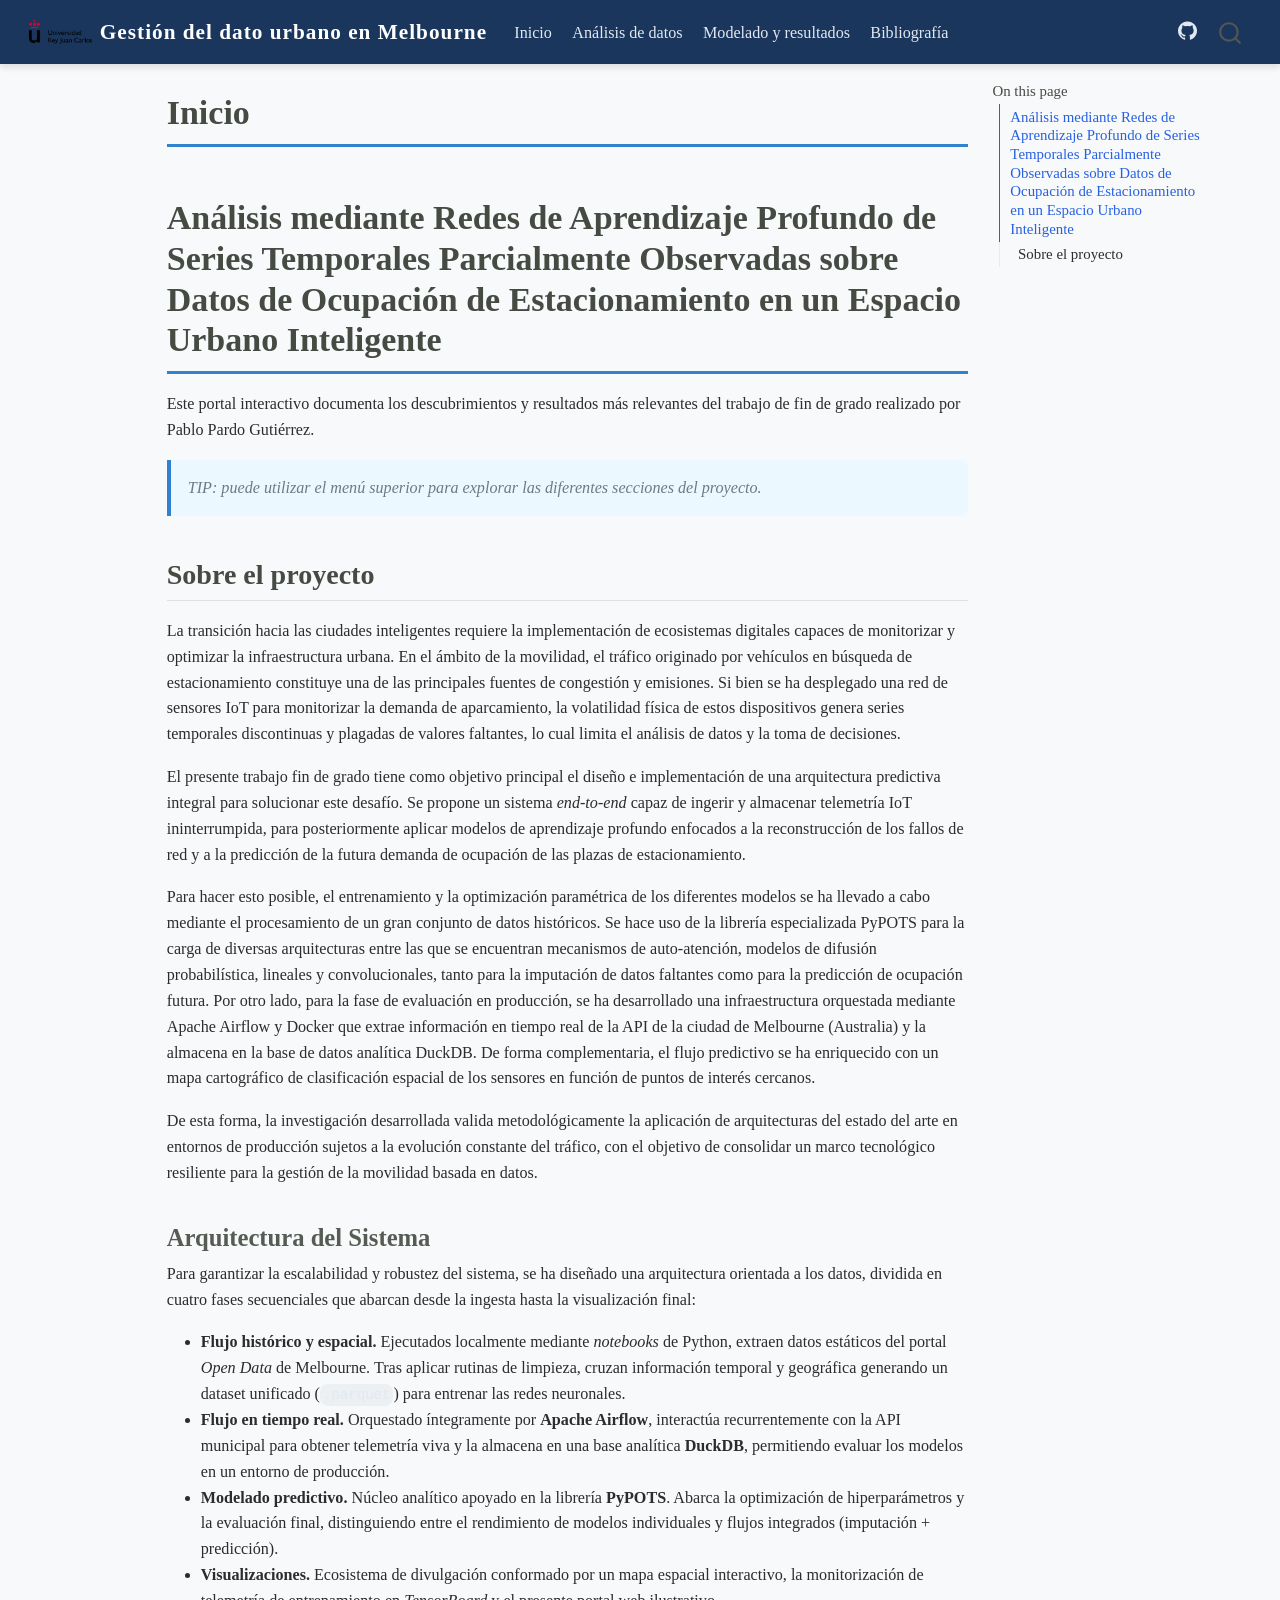
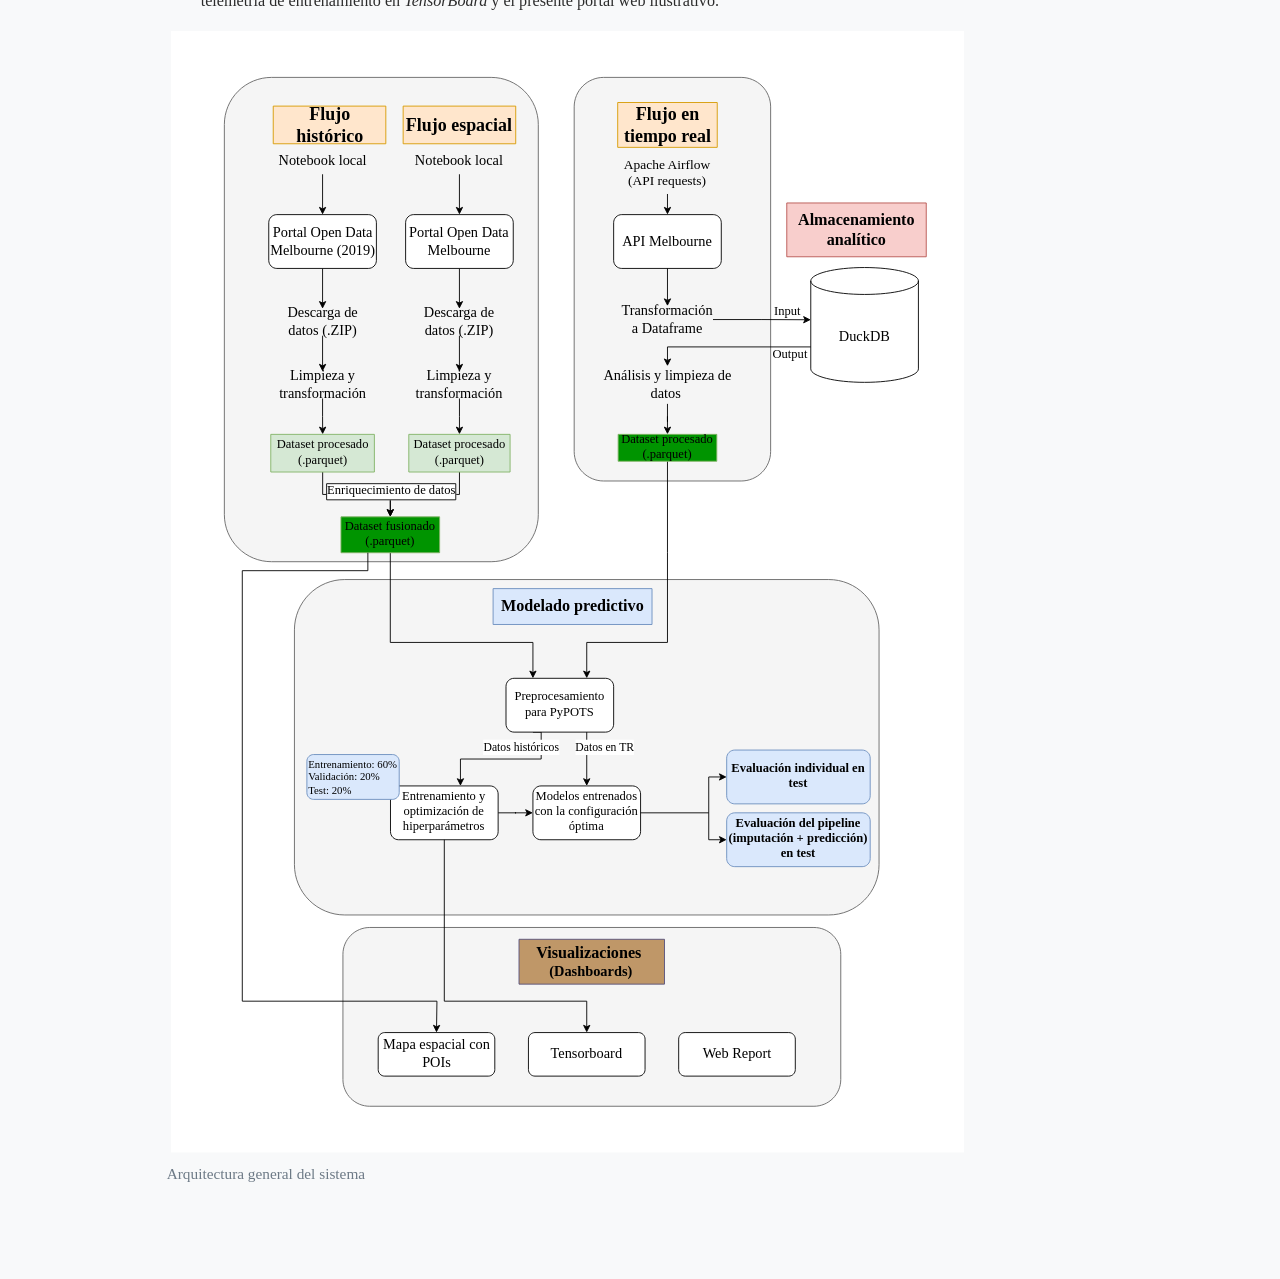
==== docs/index.html @ e235bc64 "[MOD] change output directory for quarto renderization" ====
<!DOCTYPE html>
<html xmlns="http://www.w3.org/1999/xhtml" lang="en" xml:lang="en"><head>

<meta charset="utf-8">
<meta name="generator" content="quarto-1.9.37">

<meta name="viewport" content="width=device-width, initial-scale=1.0, user-scalable=yes">


<title>Inicio – Gestión del dato urbano en Melbourne</title>
<style>
/* Default styles provided by pandoc.
** See https://pandoc.org/MANUAL.html#variables-for-html for config info.
*/
code{white-space: pre-wrap;}
span.smallcaps{font-variant: small-caps;}
div.columns{display: flex; gap: min(4vw, 1.5em);}
div.column{flex: auto; overflow-x: auto;}
div.hanging-indent{margin-left: 1.5em; text-indent: -1.5em;}
ul.task-list{list-style: none;}
ul.task-list li input[type="checkbox"] {
  width: 0.8em;
  margin: 0 0.8em 0.2em -1em; /* quarto-specific, see https://github.com/quarto-dev/quarto-cli/issues/4556 */ 
  vertical-align: middle;
}
</style>


<script src="site_libs/quarto-nav/quarto-nav.js"></script>
<script src="site_libs/quarto-nav/headroom.min.js"></script>
<script src="site_libs/clipboard/clipboard.min.js"></script>
<script src="site_libs/quarto-search/autocomplete.umd.js"></script>
<script src="site_libs/quarto-search/fuse.min.js"></script>
<script src="site_libs/quarto-search/quarto-search.js"></script>
<meta name="quarto:offset" content="./">
<script src="site_libs/quarto-html/quarto.js" type="module"></script>
<script src="site_libs/quarto-html/tabsets/tabsets.js" type="module"></script>
<script src="site_libs/quarto-html/popper.min.js"></script>
<script src="site_libs/quarto-html/tippy.umd.min.js"></script>
<script src="site_libs/quarto-html/anchor.min.js"></script>
<link href="site_libs/quarto-html/tippy.css" rel="stylesheet">
<link href="site_libs/quarto-html/quarto-syntax-highlighting-7f8f88aac4f3542376d5c11b86a4c14d.css" rel="stylesheet" id="quarto-text-highlighting-styles">
<script src="site_libs/bootstrap/bootstrap.min.js"></script>
<link href="site_libs/bootstrap/bootstrap-icons.css" rel="stylesheet">
<link href="site_libs/bootstrap/bootstrap-82e504f957f1783aa8689ba9f9cbe794.min.css" rel="stylesheet" append-hash="true" id="quarto-bootstrap" data-mode="light">
<script id="quarto-search-options" type="application/json">{
  "location": "navbar",
  "copy-button": false,
  "collapse-after": 3,
  "panel-placement": "end",
  "type": "overlay",
  "limit": 50,
  "keyboard-shortcut": [
    "f",
    "/",
    "s"
  ],
  "show-item-context": false,
  "language": {
    "search-no-results-text": "No results",
    "search-matching-documents-text": "matching documents",
    "search-copy-link-title": "Copy link to search",
    "search-hide-matches-text": "Hide additional matches",
    "search-more-match-text": "more match in this document",
    "search-more-matches-text": "more matches in this document",
    "search-clear-button-title": "Clear",
    "search-text-placeholder": "",
    "search-detached-cancel-button-title": "Cancel",
    "search-submit-button-title": "Submit",
    "search-label": "Search"
  }
}</script>


<link rel="stylesheet" href="styles.css">
</head>

<body class="nav-fixed quarto-light">

<div id="quarto-search-results"></div>
  <header id="quarto-header" class="headroom fixed-top">
    <nav class="navbar navbar-expand-lg " data-bs-theme="dark">
      <div class="navbar-container container-fluid">
      <div class="navbar-brand-container mx-auto">
    <a href="./index.html" class="navbar-brand navbar-brand-logo">
    <img src="./img/logoURJC.png" alt="" class="navbar-logo light-content">
    <img src="./img/logoURJC.png" alt="" class="navbar-logo dark-content">
    </a>
    <a class="navbar-brand" href="./index.html">
    <span class="navbar-title">Gestión del dato urbano en Melbourne</span>
    </a>
  </div>
            <div id="quarto-search" class="" title="Search"></div>
          <button class="navbar-toggler" type="button" data-bs-toggle="collapse" data-bs-target="#navbarCollapse" aria-controls="navbarCollapse" role="menu" aria-expanded="false" aria-label="Toggle navigation" onclick="if (window.quartoToggleHeadroom) { window.quartoToggleHeadroom(); }">
  <span class="navbar-toggler-icon"></span>
</button>
          <div class="collapse navbar-collapse" id="navbarCollapse">
            <ul class="navbar-nav navbar-nav-scroll me-auto">
  <li class="nav-item">
    <a class="nav-link active" href="./index.html" aria-current="page"> 
<span class="menu-text">Inicio</span></a>
  </li>  
  <li class="nav-item">
    <a class="nav-link" href="./visualizations.html"> 
<span class="menu-text">Análisis de datos</span></a>
  </li>  
  <li class="nav-item">
    <a class="nav-link" href="./predictions.html"> 
<span class="menu-text">Modelado y resultados</span></a>
  </li>  
  <li class="nav-item">
    <a class="nav-link" href="./references.html"> 
<span class="menu-text">Bibliografía</span></a>
  </li>  
</ul>
            <ul class="navbar-nav navbar-nav-scroll ms-auto">
  <li class="nav-item compact">
    <a class="nav-link" href="https://github.com/PPardodatasc/PPG-TFG-URJC"> <i class="bi bi-github" role="img" aria-label="Repositorio GitHub">
</i> 
<span class="menu-text"></span></a>
  </li>  
</ul>
          </div> <!-- /navcollapse -->
            <div class="quarto-navbar-tools">
</div>
      </div> <!-- /container-fluid -->
    </nav>
</header>
<!-- content -->
<div id="quarto-content" class="quarto-container page-columns page-rows-contents page-layout-article page-navbar">
<!-- sidebar -->
<!-- margin-sidebar -->
    <div id="quarto-margin-sidebar" class="sidebar margin-sidebar">
        <nav id="TOC" role="doc-toc" class="toc-active">
    <h2 id="toc-title">On this page</h2>
   
  <ul>
  <li><a href="#análisis-mediante-redes-de-aprendizaje-profundo-de-series-temporales-parcialmente-observadas-sobre-datos-de-ocupación-de-estacionamiento-en-un-espacio-urbano-inteligente" id="toc-análisis-mediante-redes-de-aprendizaje-profundo-de-series-temporales-parcialmente-observadas-sobre-datos-de-ocupación-de-estacionamiento-en-un-espacio-urbano-inteligente" class="nav-link active" data-scroll-target="#análisis-mediante-redes-de-aprendizaje-profundo-de-series-temporales-parcialmente-observadas-sobre-datos-de-ocupación-de-estacionamiento-en-un-espacio-urbano-inteligente">Análisis mediante Redes de Aprendizaje Profundo de Series Temporales Parcialmente Observadas sobre Datos de Ocupación de Estacionamiento en un Espacio Urbano Inteligente</a>
  <ul class="collapse">
  <li><a href="#sobre-el-proyecto" id="toc-sobre-el-proyecto" class="nav-link" data-scroll-target="#sobre-el-proyecto">Sobre el proyecto</a>
  <ul class="collapse">
  <li><a href="#arquitectura-del-sistema" id="toc-arquitectura-del-sistema" class="nav-link" data-scroll-target="#arquitectura-del-sistema">Arquitectura del Sistema</a></li>
  </ul></li>
  </ul></li>
  </ul>
</nav>
    </div>
<!-- main -->
<main class="content" id="quarto-document-content">

<header id="title-block-header" class="quarto-title-block default">
<div class="quarto-title">
<h1 class="title">Inicio</h1>
</div>



<div class="quarto-title-meta">

    
  
    
  </div>
  


</header>


<section id="análisis-mediante-redes-de-aprendizaje-profundo-de-series-temporales-parcialmente-observadas-sobre-datos-de-ocupación-de-estacionamiento-en-un-espacio-urbano-inteligente" class="level1">
<h1>Análisis mediante Redes de Aprendizaje Profundo de Series Temporales Parcialmente Observadas sobre Datos de Ocupación de Estacionamiento en un Espacio Urbano Inteligente</h1>
<p>Este portal interactivo documenta los descubrimientos y resultados más relevantes del trabajo de fin de grado realizado por Pablo Pardo Gutiérrez.</p>
<blockquote class="blockquote">
<p>TIP: puede utilizar el menú superior para explorar las diferentes secciones del proyecto.</p>
</blockquote>
<section id="sobre-el-proyecto" class="level2">
<h2 class="anchored" data-anchor-id="sobre-el-proyecto">Sobre el proyecto</h2>
<p>La transición hacia las ciudades inteligentes requiere la implementación de ecosistemas digitales capaces de monitorizar y optimizar la infraestructura urbana. En el ámbito de la movilidad, el tráfico originado por vehículos en búsqueda de estacionamiento constituye una de las principales fuentes de congestión y emisiones. Si bien se ha desplegado una red de sensores IoT para monitorizar la demanda de aparcamiento, la volatilidad física de estos dispositivos genera series temporales discontinuas y plagadas de valores faltantes, lo cual limita el análisis de datos y la toma de decisiones.</p>
<p>El presente trabajo fin de grado tiene como objetivo principal el diseño e implementación de una arquitectura predictiva integral para solucionar este desafío. Se propone un sistema <em>end-to-end</em> capaz de ingerir y almacenar telemetría IoT ininterrumpida, para posteriormente aplicar modelos de aprendizaje profundo enfocados a la reconstrucción de los fallos de red y a la predicción de la futura demanda de ocupación de las plazas de estacionamiento.</p>
<p>Para hacer esto posible, el entrenamiento y la optimización paramétrica de los diferentes modelos se ha llevado a cabo mediante el procesamiento de un gran conjunto de datos históricos. Se hace uso de la librería especializada PyPOTS para la carga de diversas arquitecturas entre las que se encuentran mecanismos de auto-atención, modelos de difusión probabilística, lineales y convolucionales, tanto para la imputación de datos faltantes como para la predicción de ocupación futura. Por otro lado, para la fase de evaluación en producción, se ha desarrollado una infraestructura orquestada mediante Apache Airflow y Docker que extrae información en tiempo real de la API de la ciudad de Melbourne (Australia) y la almacena en la base de datos analítica DuckDB. De forma complementaria, el flujo predictivo se ha enriquecido con un mapa cartográfico de clasificación espacial de los sensores en función de puntos de interés cercanos.</p>
<p>De esta forma, la investigación desarrollada valida metodológicamente la aplicación de arquitecturas del estado del arte en entornos de producción sujetos a la evolución constante del tráfico, con el objetivo de consolidar un marco tecnológico resiliente para la gestión de la movilidad basada en datos.</p>
<section id="arquitectura-del-sistema" class="level3">
<h3 class="anchored" data-anchor-id="arquitectura-del-sistema">Arquitectura del Sistema</h3>
<p>Para garantizar la escalabilidad y robustez del sistema, se ha diseñado una arquitectura orientada a los datos, dividida en cuatro fases secuenciales que abarcan desde la ingesta hasta la visualización final:</p>
<ul>
<li><strong>Flujo histórico y espacial.</strong> Ejecutados localmente mediante <em>notebooks</em> de Python, extraen datos estáticos del portal <em>Open Data</em> de Melbourne. Tras aplicar rutinas de limpieza, cruzan información temporal y geográfica generando un dataset unificado (<code>.parquet</code>) para entrenar las redes neuronales.</li>
<li><strong>Flujo en tiempo real.</strong> Orquestado íntegramente por <strong>Apache Airflow</strong>, interactúa recurrentemente con la API municipal para obtener telemetría viva y la almacena en una base analítica <strong>DuckDB</strong>, permitiendo evaluar los modelos en un entorno de producción.</li>
<li><strong>Modelado predictivo.</strong> Núcleo analítico apoyado en la librería <strong>PyPOTS</strong>. Abarca la optimización de hiperparámetros y la evaluación final, distinguiendo entre el rendimiento de modelos individuales y flujos integrados (imputación + predicción).</li>
<li><strong>Visualizaciones.</strong> Ecosistema de divulgación conformado por un mapa espacial interactivo, la monitorización de telemetría de entrenamiento en <em>TensorBoard</em> y el presente portal web ilustrativo.</li>
</ul>
<div class="quarto-figure quarto-figure-center">
<figure class="figure">
<p><img src="img/[implem]arquitectura.svg" class="img-fluid figure-img"></p>
<figcaption>Arquitectura general del sistema</figcaption>
</figure>
</div>


</section>
</section>
</section>

</main> <!-- /main -->
<script id="quarto-html-after-body" type="application/javascript">
  window.document.addEventListener("DOMContentLoaded", function (event) {
    const icon = "";
    const anchorJS = new window.AnchorJS();
    anchorJS.options = {
      placement: 'right',
      icon: icon
    };
    anchorJS.add('.anchored');
    const isCodeAnnotation = (el) => {
      for (const clz of el.classList) {
        if (clz.startsWith('code-annotation-')) {                     
          return true;
        }
      }
      return false;
    }
    const onCopySuccess = function(e) {
      // button target
      const button = e.trigger;
      // don't keep focus
      button.blur();
      // flash "checked"
      button.classList.add('code-copy-button-checked');
      var currentTitle = button.getAttribute("title");
      button.setAttribute("title", "Copied!");
      let tooltip;
      if (window.bootstrap) {
        button.setAttribute("data-bs-toggle", "tooltip");
        button.setAttribute("data-bs-placement", "left");
        button.setAttribute("data-bs-title", "Copied!");
        tooltip = new bootstrap.Tooltip(button, 
          { trigger: "manual", 
            customClass: "code-copy-button-tooltip",
            offset: [0, -8]});
        tooltip.show();    
      }
      setTimeout(function() {
        if (tooltip) {
          tooltip.hide();
          button.removeAttribute("data-bs-title");
          button.removeAttribute("data-bs-toggle");
          button.removeAttribute("data-bs-placement");
        }
        button.setAttribute("title", currentTitle);
        button.classList.remove('code-copy-button-checked');
      }, 1000);
      // clear code selection
      e.clearSelection();
    }
    const getTextToCopy = function(trigger) {
      const outerScaffold = trigger.parentElement.cloneNode(true);
      const codeEl = outerScaffold.querySelector('code');
      for (const childEl of codeEl.children) {
        if (isCodeAnnotation(childEl)) {
          childEl.remove();
        }
      }
      return codeEl.innerText;
    }
    const clipboard = new window.ClipboardJS('.code-copy-button:not([data-in-quarto-modal])', {
      text: getTextToCopy
    });
    clipboard.on('success', onCopySuccess);
    if (window.document.getElementById('quarto-embedded-source-code-modal')) {
      const clipboardModal = new window.ClipboardJS('.code-copy-button[data-in-quarto-modal]', {
        text: getTextToCopy,
        container: window.document.getElementById('quarto-embedded-source-code-modal')
      });
      clipboardModal.on('success', onCopySuccess);
    }
      var localhostRegex = new RegExp(/^(?:http|https):\/\/localhost\:?[0-9]*\//);
      var mailtoRegex = new RegExp(/^mailto:/);
        var filterRegex = new RegExp('/' + window.location.host + '/');
      var isInternal = (href) => {
          return filterRegex.test(href) || localhostRegex.test(href) || mailtoRegex.test(href);
      }
      // Inspect non-navigation links and adorn them if external
     var links = window.document.querySelectorAll('a[href]:not(.nav-link):not(.navbar-brand):not(.toc-action):not(.sidebar-link):not(.sidebar-item-toggle):not(.pagination-link):not(.no-external):not([aria-hidden]):not(.dropdown-item):not(.quarto-navigation-tool):not(.about-link)');
      for (var i=0; i<links.length; i++) {
        const link = links[i];
        if (!isInternal(link.href)) {
          // undo the damage that might have been done by quarto-nav.js in the case of
          // links that we want to consider external
          if (link.dataset.originalHref !== undefined) {
            link.href = link.dataset.originalHref;
          }
        }
      }
    function tippyHover(el, contentFn, onTriggerFn, onUntriggerFn) {
      const config = {
        allowHTML: true,
        maxWidth: 500,
        delay: 100,
        arrow: false,
        appendTo: function(el) {
            return el.parentElement;
        },
        interactive: true,
        interactiveBorder: 10,
        theme: 'quarto',
        placement: 'bottom-start',
      };
      if (contentFn) {
        config.content = contentFn;
      }
      if (onTriggerFn) {
        config.onTrigger = onTriggerFn;
      }
      if (onUntriggerFn) {
        config.onUntrigger = onUntriggerFn;
      }
      window.tippy(el, config); 
    }
    const noterefs = window.document.querySelectorAll('a[role="doc-noteref"]');
    for (var i=0; i<noterefs.length; i++) {
      const ref = noterefs[i];
      tippyHover(ref, function() {
        // use id or data attribute instead here
        let href = ref.getAttribute('data-footnote-href') || ref.getAttribute('href');
        try { href = new URL(href).hash; } catch {}
        const id = href.replace(/^#\/?/, "");
        const note = window.document.getElementById(id);
        if (note) {
          return note.innerHTML;
        } else {
          return "";
        }
      });
    }
    const xrefs = window.document.querySelectorAll('a.quarto-xref');
    const processXRef = (id, note) => {
      // Strip column container classes
      const stripColumnClz = (el) => {
        el.classList.remove("page-full", "page-columns");
        if (el.children) {
          for (const child of el.children) {
            stripColumnClz(child);
          }
        }
      }
      stripColumnClz(note)
      if (id === null || id.startsWith('sec-')) {
        // Special case sections, only their first couple elements
        const container = document.createElement("div");
        if (note.children && note.children.length > 2) {
          container.appendChild(note.children[0].cloneNode(true));
          for (let i = 1; i < note.children.length; i++) {
            const child = note.children[i];
            if (child.tagName === "P" && child.innerText === "") {
              continue;
            } else {
              container.appendChild(child.cloneNode(true));
              break;
            }
          }
          if (window.Quarto?.typesetMath) {
            window.Quarto.typesetMath(container);
          }
          return container.innerHTML
        } else {
          if (window.Quarto?.typesetMath) {
            window.Quarto.typesetMath(note);
          }
          return note.innerHTML;
        }
      } else {
        // Remove any anchor links if they are present
        const anchorLink = note.querySelector('a.anchorjs-link');
        if (anchorLink) {
          anchorLink.remove();
        }
        if (window.Quarto?.typesetMath) {
          window.Quarto.typesetMath(note);
        }
        if (note.classList.contains("callout")) {
          return note.outerHTML;
        } else {
          return note.innerHTML;
        }
      }
    }
    for (var i=0; i<xrefs.length; i++) {
      const xref = xrefs[i];
      tippyHover(xref, undefined, function(instance) {
        instance.disable();
        let url = xref.getAttribute('href');
        let hash = undefined; 
        if (url.startsWith('#')) {
          hash = url;
        } else {
          try { hash = new URL(url).hash; } catch {}
        }
        if (hash) {
          const id = hash.replace(/^#\/?/, "");
          const note = window.document.getElementById(id);
          if (note !== null) {
            try {
              const html = processXRef(id, note.cloneNode(true));
              instance.setContent(html);
            } finally {
              instance.enable();
              instance.show();
            }
          } else {
            // See if we can fetch this
            fetch(url.split('#')[0])
            .then(res => res.text())
            .then(html => {
              const parser = new DOMParser();
              const htmlDoc = parser.parseFromString(html, "text/html");
              const note = htmlDoc.getElementById(id);
              if (note !== null) {
                const html = processXRef(id, note);
                instance.setContent(html);
              } 
            }).finally(() => {
              instance.enable();
              instance.show();
            });
          }
        } else {
          // See if we can fetch a full url (with no hash to target)
          // This is a special case and we should probably do some content thinning / targeting
          fetch(url)
          .then(res => res.text())
          .then(html => {
            const parser = new DOMParser();
            const htmlDoc = parser.parseFromString(html, "text/html");
            const note = htmlDoc.querySelector('main.content');
            if (note !== null) {
              // This should only happen for chapter cross references
              // (since there is no id in the URL)
              // remove the first header
              if (note.children.length > 0 && note.children[0].tagName === "HEADER") {
                note.children[0].remove();
              }
              const html = processXRef(null, note);
              instance.setContent(html);
            } 
          }).finally(() => {
            instance.enable();
            instance.show();
          });
        }
      }, function(instance) {
      });
    }
        let selectedAnnoteEl;
        const selectorForAnnotation = ( cell, annotation) => {
          let cellAttr = 'data-code-cell="' + cell + '"';
          let lineAttr = 'data-code-annotation="' +  annotation + '"';
          const selector = 'span[' + cellAttr + '][' + lineAttr + ']';
          return selector;
        }
        const selectCodeLines = (annoteEl) => {
          const doc = window.document;
          const targetCell = annoteEl.getAttribute("data-target-cell");
          const targetAnnotation = annoteEl.getAttribute("data-target-annotation");
          const annoteSpan = window.document.querySelector(selectorForAnnotation(targetCell, targetAnnotation));
          const lines = annoteSpan.getAttribute("data-code-lines").split(",");
          const lineIds = lines.map((line) => {
            return targetCell + "-" + line;
          })
          let top = null;
          let height = null;
          let parent = null;
          if (lineIds.length > 0) {
              //compute the position of the single el (top and bottom and make a div)
              const el = window.document.getElementById(lineIds[0]);
              top = el.offsetTop;
              height = el.offsetHeight;
              parent = el.parentElement.parentElement;
            if (lineIds.length > 1) {
              const lastEl = window.document.getElementById(lineIds[lineIds.length - 1]);
              const bottom = lastEl.offsetTop + lastEl.offsetHeight;
              height = bottom - top;
            }
            if (top !== null && height !== null && parent !== null) {
              // cook up a div (if necessary) and position it 
              let div = window.document.getElementById("code-annotation-line-highlight");
              if (div === null) {
                div = window.document.createElement("div");
                div.setAttribute("id", "code-annotation-line-highlight");
                div.style.position = 'absolute';
                parent.appendChild(div);
              }
              div.style.top = top - 2 + "px";
              div.style.height = height + 4 + "px";
              div.style.left = 0;
              let gutterDiv = window.document.getElementById("code-annotation-line-highlight-gutter");
              if (gutterDiv === null) {
                gutterDiv = window.document.createElement("div");
                gutterDiv.setAttribute("id", "code-annotation-line-highlight-gutter");
                gutterDiv.style.position = 'absolute';
                const codeCell = window.document.getElementById(targetCell);
                const gutter = codeCell.querySelector('.code-annotation-gutter');
                gutter.appendChild(gutterDiv);
              }
              gutterDiv.style.top = top - 2 + "px";
              gutterDiv.style.height = height + 4 + "px";
            }
            selectedAnnoteEl = annoteEl;
          }
        };
        const unselectCodeLines = () => {
          const elementsIds = ["code-annotation-line-highlight", "code-annotation-line-highlight-gutter"];
          elementsIds.forEach((elId) => {
            const div = window.document.getElementById(elId);
            if (div) {
              div.remove();
            }
          });
          selectedAnnoteEl = undefined;
        };
          // Handle positioning of the toggle
      window.addEventListener(
        "resize",
        throttle(() => {
          elRect = undefined;
          if (selectedAnnoteEl) {
            selectCodeLines(selectedAnnoteEl);
          }
        }, 10)
      );
      function throttle(fn, ms) {
      let throttle = false;
      let timer;
        return (...args) => {
          if(!throttle) { // first call gets through
              fn.apply(this, args);
              throttle = true;
          } else { // all the others get throttled
              if(timer) clearTimeout(timer); // cancel #2
              timer = setTimeout(() => {
                fn.apply(this, args);
                timer = throttle = false;
              }, ms);
          }
        };
      }
        // Attach click handler to the DT
        const annoteDls = window.document.querySelectorAll('dt[data-target-cell]');
        for (const annoteDlNode of annoteDls) {
          annoteDlNode.addEventListener('click', (event) => {
            const clickedEl = event.target;
            if (clickedEl !== selectedAnnoteEl) {
              unselectCodeLines();
              const activeEl = window.document.querySelector('dt[data-target-cell].code-annotation-active');
              if (activeEl) {
                activeEl.classList.remove('code-annotation-active');
              }
              selectCodeLines(clickedEl);
              clickedEl.classList.add('code-annotation-active');
            } else {
              // Unselect the line
              unselectCodeLines();
              clickedEl.classList.remove('code-annotation-active');
            }
          });
        }
    const findCites = (el) => {
      const parentEl = el.parentElement;
      if (parentEl) {
        const cites = parentEl.dataset.cites;
        if (cites) {
          return {
            el,
            cites: cites.split(' ')
          };
        } else {
          return findCites(el.parentElement)
        }
      } else {
        return undefined;
      }
    };
    var bibliorefs = window.document.querySelectorAll('a[role="doc-biblioref"]');
    for (var i=0; i<bibliorefs.length; i++) {
      const ref = bibliorefs[i];
      const citeInfo = findCites(ref);
      if (citeInfo) {
        tippyHover(citeInfo.el, function() {
          var popup = window.document.createElement('div');
          citeInfo.cites.forEach(function(cite) {
            var citeDiv = window.document.createElement('div');
            citeDiv.classList.add('hanging-indent');
            citeDiv.classList.add('csl-entry');
            var biblioDiv = window.document.getElementById('ref-' + cite);
            if (biblioDiv) {
              citeDiv.innerHTML = biblioDiv.innerHTML;
            }
            popup.appendChild(citeDiv);
          });
          return popup.innerHTML;
        });
      }
    }
  });
  </script>
</div> <!-- /content -->




</body></html>
---- docs/site_libs/quarto-html/tippy.css ----
.tippy-box[data-animation=fade][data-state=hidden]{opacity:0}[data-tippy-root]{max-width:calc(100vw - 10px)}.tippy-box{position:relative;background-color:#333;color:#fff;border-radius:4px;font-size:14px;line-height:1.4;white-space:normal;outline:0;transition-property:transform,visibility,opacity}.tippy-box[data-placement^=top]>.tippy-arrow{bottom:0}.tippy-box[data-placement^=top]>.tippy-arrow:before{bottom:-7px;left:0;border-width:8px 8px 0;border-top-color:initial;transform-origin:center top}.tippy-box[data-placement^=bottom]>.tippy-arrow{top:0}.tippy-box[data-placement^=bottom]>.tippy-arrow:before{top:-7px;left:0;border-width:0 8px 8px;border-bottom-color:initial;transform-origin:center bottom}.tippy-box[data-placement^=left]>.tippy-arrow{right:0}.tippy-box[data-placement^=left]>.tippy-arrow:before{border-width:8px 0 8px 8px;border-left-color:initial;right:-7px;transform-origin:center left}.tippy-box[data-placement^=right]>.tippy-arrow{left:0}.tippy-box[data-placement^=right]>.tippy-arrow:before{left:-7px;border-width:8px 8px 8px 0;border-right-color:initial;transform-origin:center right}.tippy-box[data-inertia][data-state=visible]{transition-timing-function:cubic-bezier(.54,1.5,.38,1.11)}.tippy-arrow{width:16px;height:16px;color:#333}.tippy-arrow:before{content:"";position:absolute;border-color:transparent;border-style:solid}.tippy-content{position:relative;padding:5px 9px;z-index:1}
---- docs/site_libs/quarto-html/quarto-syntax-highlighting-7f8f88aac4f3542376d5c11b86a4c14d.css ----
/* quarto syntax highlight colors */
:root {
  --quarto-hl-ot-color: #003B4F;
  --quarto-hl-at-color: #657422;
  --quarto-hl-ss-color: #20794D;
  --quarto-hl-an-color: #5E5E5E;
  --quarto-hl-fu-color: #4758AB;
  --quarto-hl-st-color: #20794D;
  --quarto-hl-cf-color: #003B4F;
  --quarto-hl-op-color: #5E5E5E;
  --quarto-hl-er-color: #AD0000;
  --quarto-hl-bn-color: #AD0000;
  --quarto-hl-al-color: #AD0000;
  --quarto-hl-va-color: #111111;
  --quarto-hl-bu-color: inherit;
  --quarto-hl-ex-color: inherit;
  --quarto-hl-pp-color: #AD0000;
  --quarto-hl-in-color: #5E5E5E;
  --quarto-hl-vs-color: #20794D;
  --quarto-hl-wa-color: #5E5E5E;
  --quarto-hl-do-color: #5E5E5E;
  --quarto-hl-im-color: #00769E;
  --quarto-hl-ch-color: #20794D;
  --quarto-hl-dt-color: #AD0000;
  --quarto-hl-fl-color: #AD0000;
  --quarto-hl-co-color: #5E5E5E;
  --quarto-hl-cv-color: #5E5E5E;
  --quarto-hl-cn-color: #8f5902;
  --quarto-hl-sc-color: #5E5E5E;
  --quarto-hl-dv-color: #AD0000;
  --quarto-hl-kw-color: #003B4F;
}

/* other quarto variables */
:root {
  --quarto-font-monospace: SFMono-Regular, Menlo, Monaco, Consolas, "Liberation Mono", "Courier New", monospace;
}

/* syntax highlight based on Pandoc's rules */
pre > code.sourceCode > span {
  color: #003B4F;
}

code.sourceCode > span {
  color: #003B4F;
}

div.sourceCode,
div.sourceCode pre.sourceCode {
  color: #003B4F;
}

/* Normal */
code span {
  color: #003B4F;
}

/* Alert */
code span.al {
  color: #AD0000;
  font-style: inherit;
}

/* Annotation */
code span.an {
  color: #5E5E5E;
  font-style: inherit;
}

/* Attribute */
code span.at {
  color: #657422;
  font-style: inherit;
}

/* BaseN */
code span.bn {
  color: #AD0000;
  font-style: inherit;
}

/* BuiltIn */
code span.bu {
  font-style: inherit;
}

/* ControlFlow */
code span.cf {
  color: #003B4F;
  font-weight: bold;
  font-style: inherit;
}

/* Char */
code span.ch {
  color: #20794D;
  font-style: inherit;
}

/* Constant */
code span.cn {
  color: #8f5902;
  font-style: inherit;
}

/* Comment */
code span.co {
  color: #5E5E5E;
  font-style: inherit;
}

/* CommentVar */
code span.cv {
  color: #5E5E5E;
  font-style: italic;
}

/* Documentation */
code span.do {
  color: #5E5E5E;
  font-style: italic;
}

/* DataType */
code span.dt {
  color: #AD0000;
  font-style: inherit;
}

/* DecVal */
code span.dv {
  color: #AD0000;
  font-style: inherit;
}

/* Error */
code span.er {
  color: #AD0000;
  font-style: inherit;
}

/* Extension */
code span.ex {
  font-style: inherit;
}

/* Float */
code span.fl {
  color: #AD0000;
  font-style: inherit;
}

/* Function */
code span.fu {
  color: #4758AB;
  font-style: inherit;
}

/* Import */
code span.im {
  color: #00769E;
  font-style: inherit;
}

/* Information */
code span.in {
  color: #5E5E5E;
  font-style: inherit;
}

/* Keyword */
code span.kw {
  color: #003B4F;
  font-weight: bold;
  font-style: inherit;
}

/* Operator */
code span.op {
  color: #5E5E5E;
  font-style: inherit;
}

/* Other */
code span.ot {
  color: #003B4F;
  font-style: inherit;
}

/* Preprocessor */
code span.pp {
  color: #AD0000;
  font-style: inherit;
}

/* SpecialChar */
code span.sc {
  color: #5E5E5E;
  font-style: inherit;
}

/* SpecialString */
code span.ss {
  color: #20794D;
  font-style: inherit;
}

/* String */
code span.st {
  color: #20794D;
  font-style: inherit;
}

/* Variable */
code span.va {
  color: #111111;
  font-style: inherit;
}

/* VerbatimString */
code span.vs {
  color: #20794D;
  font-style: inherit;
}

/* Warning */
code span.wa {
  color: #5E5E5E;
  font-style: italic;
}

.prevent-inlining {
  content: "</";
}

/*# sourceMappingURL=789ad8cd35626ba772517505b42a116e.css.map */
---- docs/styles.css ----
/*Web Style*/

/* General body styles */
body {
    font-family: 'Times New Roman', Times, serif; /* Fuente académica clásica */
    background-color: #f8f9fa;        
    color: #2c2c2c;                   
    font-size: 0.95rem; /* Tamaño de letra más pequeño */
    line-height: 1.6;
}

/* Headers */
h1, h2, h3, h4 {
    color: #454a43; /* Mantenemos tu color gris oscuro original */
    font-weight: 700;
    margin-top: 1.5em;
}

/* Specific style for main title (h1) */
h1 {
    border-bottom: 3px solid #3182ce; /* Blue underline */
    padding-bottom: 10px;
}

/* 4. Navigation bar */
.navbar {
    background-color: #1a365d !important; 
    box-shadow: 0 4px 6px rgba(0, 0, 0, 0.1);
}

/* Navbar brand styling */
.navbar-brand {
    font-weight: bold;
    letter-spacing: 1px;
    color: #ffffff;
}

/* 5. Navbar links styling (Overrides default Bootstrap colors) */
.navbar-nav .nav-link {
    color: #e2e8f0 !important; /* Gris muy claro/blanco roto */
    transition: color 0.3s ease;
}

.navbar-nav .nav-link:hover {
    color: #ffffff !important; /* Blanco puro al pasar el ratón */
}

/* Code sections */
pre, code {
    background-color: #2d3748;        /* Dark mode */
    color: #e2e8f0;                   
    border-radius: 8px;              
}

/* Links */
a {
    color: #1a365d; /* Mantenemos tu color original para enlaces */
    text-decoration: none;            /* Remove default underline */
    transition: color 0.3s ease;      /* Smooth color transition on hover */
}

/* Hover effect for links */
a:hover {
    color: #1a365d;                   
    text-decoration: underline;
}

/* Bibliography blockquotes */
blockquote {
    border-left: 4px solid #3182ce;   
    background-color: #ebf8ff;        
    padding: 15px 20px;
    border-radius: 0 8px 8px 0;
    font-style: italic;
}

/* BIBLIOGRAFÍA PROFESIONAL */
/* Aplica formato de tarjeta a cada elemento de la lista de referencias */
#refs > div {
    background-color: #ffffff;
    border-left: 4px solid #1a365d; /* Borde izquierdo azul marino */
    padding: 15px 20px;
    margin-bottom: 15px;
    border-radius: 4px;
    box-shadow: 0 2px 4px rgba(0,0,0,0.05); /* Sombra sutil */
    transition: transform 0.2s ease;
}

#refs > div:hover {
    transform: translateX(5px); /* Pequeño desplazamiento al pasar el ratón */
    border-left: 4px solid #3182ce; /* Cambia a azul claro */
}
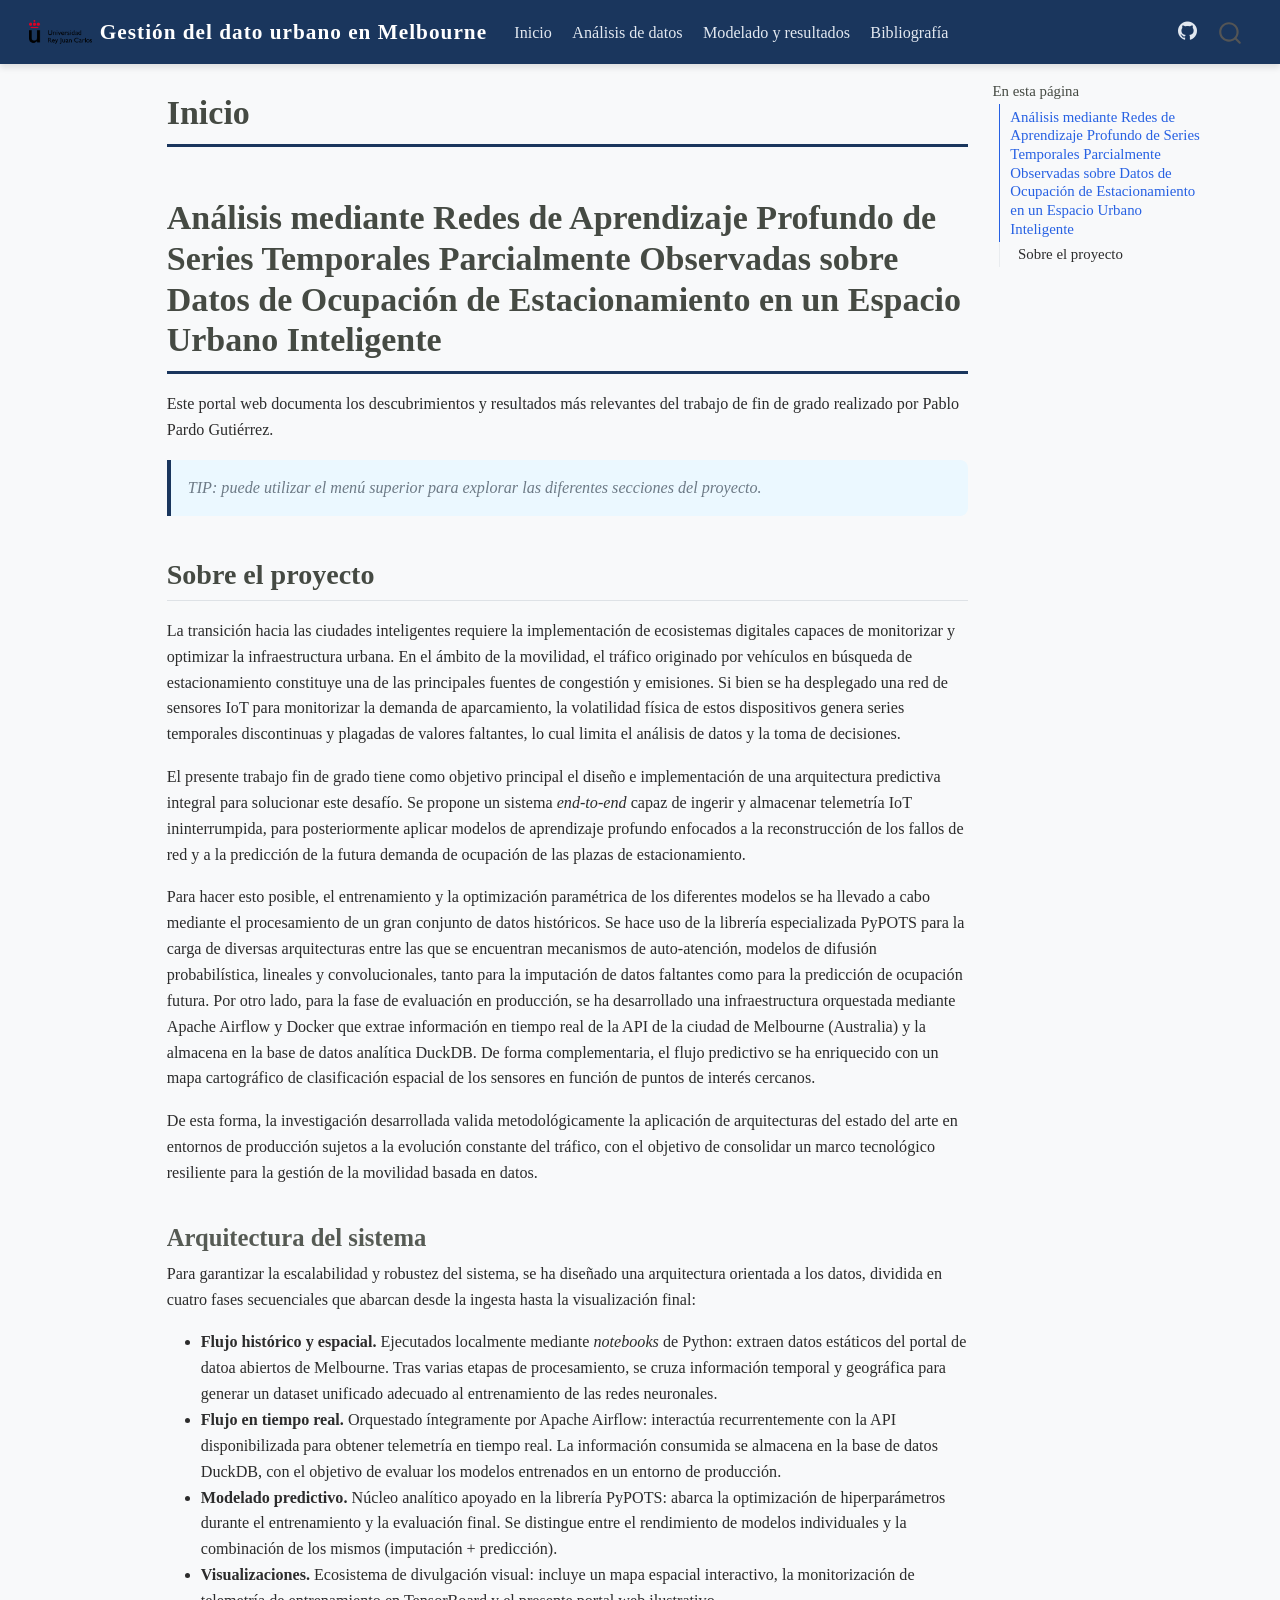
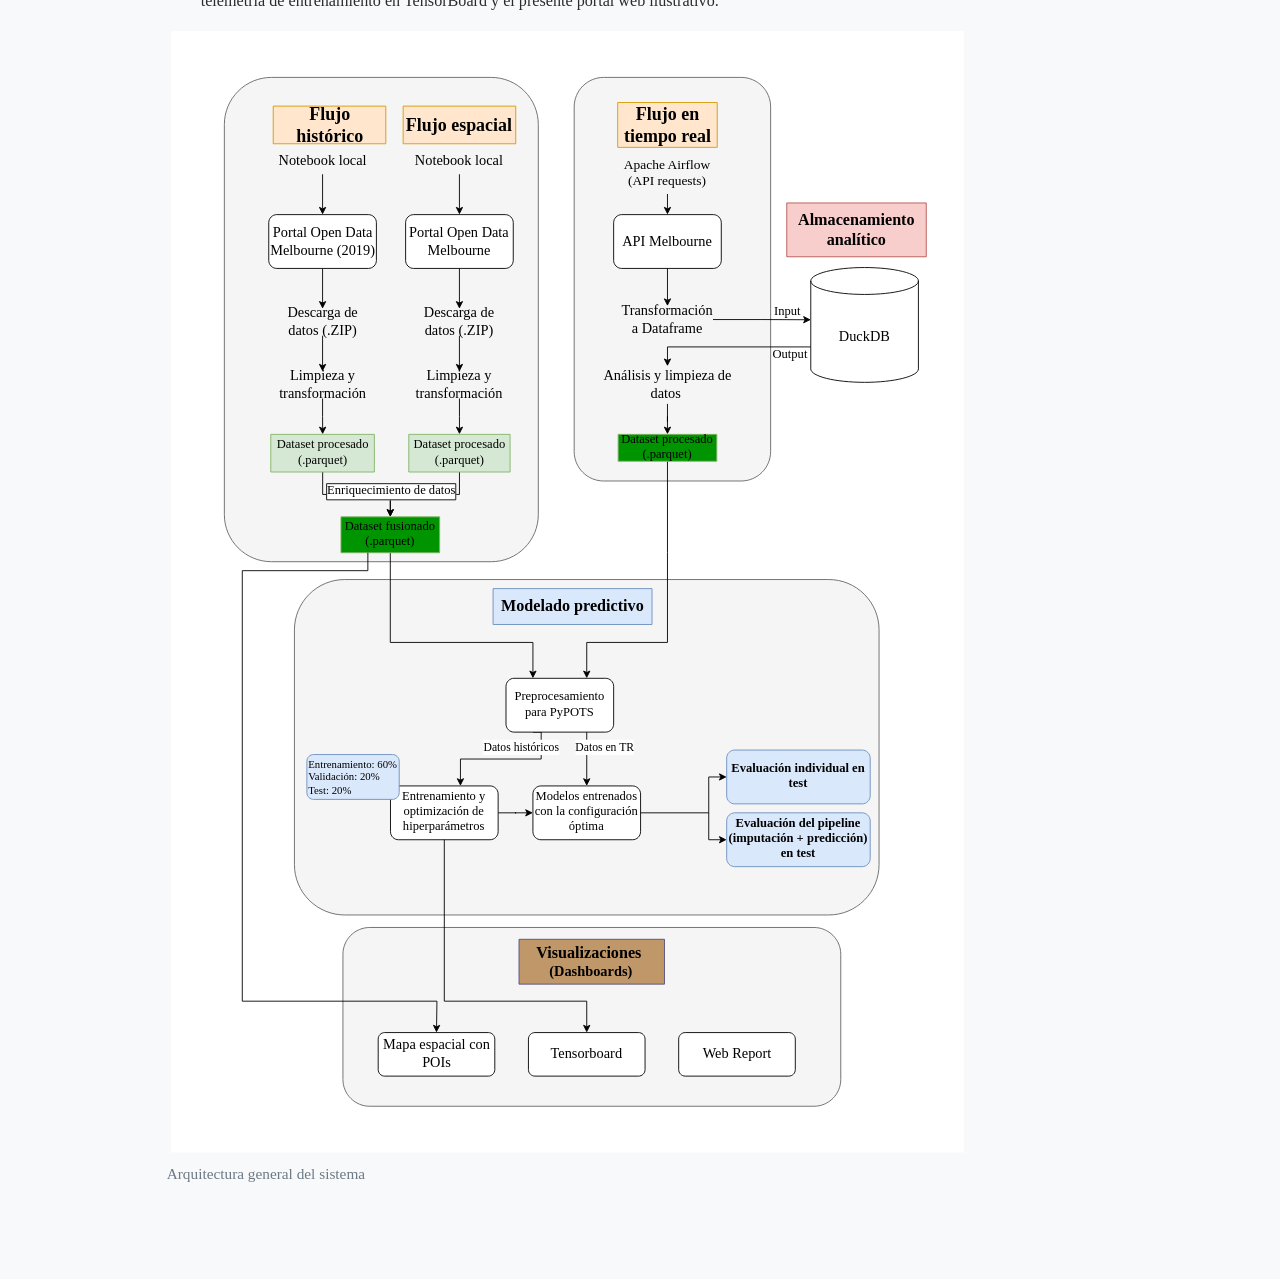
==== commit ad2b1da2: "[MOD] improve web content adn format" ====
--- a/docs/index.html
+++ b/docs/index.html
@@ -1,5 +1,5 @@
 <!DOCTYPE html>
-<html xmlns="http://www.w3.org/1999/xhtml" lang="en" xml:lang="en"><head>
+<html xmlns="http://www.w3.org/1999/xhtml" lang="es" xml:lang="es"><head>
 
 <meta charset="utf-8">
 <meta name="generator" content="quarto-1.9.37">
@@ -57,17 +57,17 @@
   ],
   "show-item-context": false,
   "language": {
-    "search-no-results-text": "No results",
-    "search-matching-documents-text": "matching documents",
-    "search-copy-link-title": "Copy link to search",
-    "search-hide-matches-text": "Hide additional matches",
-    "search-more-match-text": "more match in this document",
-    "search-more-matches-text": "more matches in this document",
-    "search-clear-button-title": "Clear",
+    "search-no-results-text": "No se han encontrado resultados",
+    "search-matching-documents-text": "documentos encontrados",
+    "search-copy-link-title": "Copiar el enlace en la búsqueda",
+    "search-hide-matches-text": "Ocultar resultados adicionales",
+    "search-more-match-text": "resultado adicional en este documento",
+    "search-more-matches-text": "resultados adicionales en este documento",
+    "search-clear-button-title": "Borrar",
     "search-text-placeholder": "",
-    "search-detached-cancel-button-title": "Cancel",
-    "search-submit-button-title": "Submit",
-    "search-label": "Search"
+    "search-detached-cancel-button-title": "Cancelar",
+    "search-submit-button-title": "Enviar",
+    "search-label": "Buscar"
   }
 }</script>
 
@@ -90,8 +90,8 @@
     <span class="navbar-title">Gestión del dato urbano en Melbourne</span>
     </a>
   </div>
-            <div id="quarto-search" class="" title="Search"></div>
-          <button class="navbar-toggler" type="button" data-bs-toggle="collapse" data-bs-target="#navbarCollapse" aria-controls="navbarCollapse" role="menu" aria-expanded="false" aria-label="Toggle navigation" onclick="if (window.quartoToggleHeadroom) { window.quartoToggleHeadroom(); }">
+            <div id="quarto-search" class="" title="Buscar"></div>
+          <button class="navbar-toggler" type="button" data-bs-toggle="collapse" data-bs-target="#navbarCollapse" aria-controls="navbarCollapse" role="menu" aria-expanded="false" aria-label="Navegación de palanca" onclick="if (window.quartoToggleHeadroom) { window.quartoToggleHeadroom(); }">
   <span class="navbar-toggler-icon"></span>
 </button>
           <div class="collapse navbar-collapse" id="navbarCollapse">
@@ -132,14 +132,14 @@
 <!-- margin-sidebar -->
     <div id="quarto-margin-sidebar" class="sidebar margin-sidebar">
         <nav id="TOC" role="doc-toc" class="toc-active">
-    <h2 id="toc-title">On this page</h2>
+    <h2 id="toc-title">En esta página</h2>
    
   <ul>
   <li><a href="#análisis-mediante-redes-de-aprendizaje-profundo-de-series-temporales-parcialmente-observadas-sobre-datos-de-ocupación-de-estacionamiento-en-un-espacio-urbano-inteligente" id="toc-análisis-mediante-redes-de-aprendizaje-profundo-de-series-temporales-parcialmente-observadas-sobre-datos-de-ocupación-de-estacionamiento-en-un-espacio-urbano-inteligente" class="nav-link active" data-scroll-target="#análisis-mediante-redes-de-aprendizaje-profundo-de-series-temporales-parcialmente-observadas-sobre-datos-de-ocupación-de-estacionamiento-en-un-espacio-urbano-inteligente">Análisis mediante Redes de Aprendizaje Profundo de Series Temporales Parcialmente Observadas sobre Datos de Ocupación de Estacionamiento en un Espacio Urbano Inteligente</a>
   <ul class="collapse">
   <li><a href="#sobre-el-proyecto" id="toc-sobre-el-proyecto" class="nav-link" data-scroll-target="#sobre-el-proyecto">Sobre el proyecto</a>
   <ul class="collapse">
-  <li><a href="#arquitectura-del-sistema" id="toc-arquitectura-del-sistema" class="nav-link" data-scroll-target="#arquitectura-del-sistema">Arquitectura del Sistema</a></li>
+  <li><a href="#arquitectura-del-sistema" id="toc-arquitectura-del-sistema" class="nav-link" data-scroll-target="#arquitectura-del-sistema">Arquitectura del sistema</a></li>
   </ul></li>
   </ul></li>
   </ul>
@@ -169,7 +169,7 @@
 
 <section id="análisis-mediante-redes-de-aprendizaje-profundo-de-series-temporales-parcialmente-observadas-sobre-datos-de-ocupación-de-estacionamiento-en-un-espacio-urbano-inteligente" class="level1">
 <h1>Análisis mediante Redes de Aprendizaje Profundo de Series Temporales Parcialmente Observadas sobre Datos de Ocupación de Estacionamiento en un Espacio Urbano Inteligente</h1>
-<p>Este portal interactivo documenta los descubrimientos y resultados más relevantes del trabajo de fin de grado realizado por Pablo Pardo Gutiérrez.</p>
+<p>Este portal web documenta los descubrimientos y resultados más relevantes del trabajo de fin de grado realizado por Pablo Pardo Gutiérrez.</p>
 <blockquote class="blockquote">
 <p>TIP: puede utilizar el menú superior para explorar las diferentes secciones del proyecto.</p>
 </blockquote>
@@ -180,13 +180,13 @@
 <p>Para hacer esto posible, el entrenamiento y la optimización paramétrica de los diferentes modelos se ha llevado a cabo mediante el procesamiento de un gran conjunto de datos históricos. Se hace uso de la librería especializada PyPOTS para la carga de diversas arquitecturas entre las que se encuentran mecanismos de auto-atención, modelos de difusión probabilística, lineales y convolucionales, tanto para la imputación de datos faltantes como para la predicción de ocupación futura. Por otro lado, para la fase de evaluación en producción, se ha desarrollado una infraestructura orquestada mediante Apache Airflow y Docker que extrae información en tiempo real de la API de la ciudad de Melbourne (Australia) y la almacena en la base de datos analítica DuckDB. De forma complementaria, el flujo predictivo se ha enriquecido con un mapa cartográfico de clasificación espacial de los sensores en función de puntos de interés cercanos.</p>
 <p>De esta forma, la investigación desarrollada valida metodológicamente la aplicación de arquitecturas del estado del arte en entornos de producción sujetos a la evolución constante del tráfico, con el objetivo de consolidar un marco tecnológico resiliente para la gestión de la movilidad basada en datos.</p>
 <section id="arquitectura-del-sistema" class="level3">
-<h3 class="anchored" data-anchor-id="arquitectura-del-sistema">Arquitectura del Sistema</h3>
+<h3 class="anchored" data-anchor-id="arquitectura-del-sistema">Arquitectura del sistema</h3>
 <p>Para garantizar la escalabilidad y robustez del sistema, se ha diseñado una arquitectura orientada a los datos, dividida en cuatro fases secuenciales que abarcan desde la ingesta hasta la visualización final:</p>
 <ul>
-<li><strong>Flujo histórico y espacial.</strong> Ejecutados localmente mediante <em>notebooks</em> de Python, extraen datos estáticos del portal <em>Open Data</em> de Melbourne. Tras aplicar rutinas de limpieza, cruzan información temporal y geográfica generando un dataset unificado (<code>.parquet</code>) para entrenar las redes neuronales.</li>
-<li><strong>Flujo en tiempo real.</strong> Orquestado íntegramente por <strong>Apache Airflow</strong>, interactúa recurrentemente con la API municipal para obtener telemetría viva y la almacena en una base analítica <strong>DuckDB</strong>, permitiendo evaluar los modelos en un entorno de producción.</li>
-<li><strong>Modelado predictivo.</strong> Núcleo analítico apoyado en la librería <strong>PyPOTS</strong>. Abarca la optimización de hiperparámetros y la evaluación final, distinguiendo entre el rendimiento de modelos individuales y flujos integrados (imputación + predicción).</li>
-<li><strong>Visualizaciones.</strong> Ecosistema de divulgación conformado por un mapa espacial interactivo, la monitorización de telemetría de entrenamiento en <em>TensorBoard</em> y el presente portal web ilustrativo.</li>
+<li><strong>Flujo histórico y espacial.</strong> Ejecutados localmente mediante <em>notebooks</em> de Python: extraen datos estáticos del portal de datoa abiertos de Melbourne. Tras varias etapas de procesamiento, se cruza información temporal y geográfica para generar un dataset unificado adecuado al entrenamiento de las redes neuronales.</li>
+<li><strong>Flujo en tiempo real.</strong> Orquestado íntegramente por Apache Airflow: interactúa recurrentemente con la API disponibilizada para obtener telemetría en tiempo real. La información consumida se almacena en la base de datos DuckDB, con el objetivo de evaluar los modelos entrenados en un entorno de producción.</li>
+<li><strong>Modelado predictivo.</strong> Núcleo analítico apoyado en la librería PyPOTS: abarca la optimización de hiperparámetros durante el entrenamiento y la evaluación final. Se distingue entre el rendimiento de modelos individuales y la combinación de los mismos (imputación + predicción).</li>
+<li><strong>Visualizaciones.</strong> Ecosistema de divulgación visual: incluye un mapa espacial interactivo, la monitorización de telemetría de entrenamiento en TensorBoard y el presente portal web ilustrativo.</li>
 </ul>
 <div class="quarto-figure quarto-figure-center">
 <figure class="figure">
@@ -226,12 +226,12 @@
       // flash "checked"
       button.classList.add('code-copy-button-checked');
       var currentTitle = button.getAttribute("title");
-      button.setAttribute("title", "Copied!");
+      button.setAttribute("title", "Copiado");
       let tooltip;
       if (window.bootstrap) {
         button.setAttribute("data-bs-toggle", "tooltip");
         button.setAttribute("data-bs-placement", "left");
-        button.setAttribute("data-bs-title", "Copied!");
+        button.setAttribute("data-bs-title", "Copiado");
         tooltip = new bootstrap.Tooltip(button, 
           { trigger: "manual", 
             customClass: "code-copy-button-tooltip",
--- a/docs/styles.css
+++ b/docs/styles.css
@@ -18,7 +18,7 @@
 
 /* Specific style for main title (h1) */
 h1 {
-    border-bottom: 3px solid #3182ce; /* Blue underline */
+    border-bottom: 3px solid #1a365d; /* Blue underline */
     padding-bottom: 10px;
 }
 
@@ -67,7 +67,7 @@
 
 /* Bibliography blockquotes */
 blockquote {
-    border-left: 4px solid #3182ce;   
+    border-left: 4px solid #1a365d;   
     background-color: #ebf8ff;        
     padding: 15px 20px;
     border-radius: 0 8px 8px 0;
@@ -75,15 +75,25 @@
 }
 
 /* BIBLIOGRAFÍA PROFESIONAL */
+/* Contenedor global de las referencias */
+#refs {
+    padding-left: 0 !important;
+    margin-left: 0 !important;
+}
+
 /* Aplica formato de tarjeta a cada elemento de la lista de referencias */
 #refs > div {
     background-color: #ffffff;
     border-left: 4px solid #1a365d; /* Borde izquierdo azul marino */
-    padding: 15px 20px;
+    padding: 15px 20px 15px 25px; /* Añadimos más espacio a la izquierda (25px) */
     margin-bottom: 15px;
     border-radius: 4px;
-    box-shadow: 0 2px 4px rgba(0,0,0,0.05); /* Sombra sutil */
+    box-shadow: 0 2px 4px rgba(0, 0, 0, 0.05); /* Sombra sutil */
     transition: transform 0.2s ease;
+    
+    /* ELIMINAR SANGRÍA DE QUARTO QUE PISA EL BORDE */
+    text-indent: 0 !important; 
+    margin-left: 0 !important;
 }
 
 #refs > div:hover {
